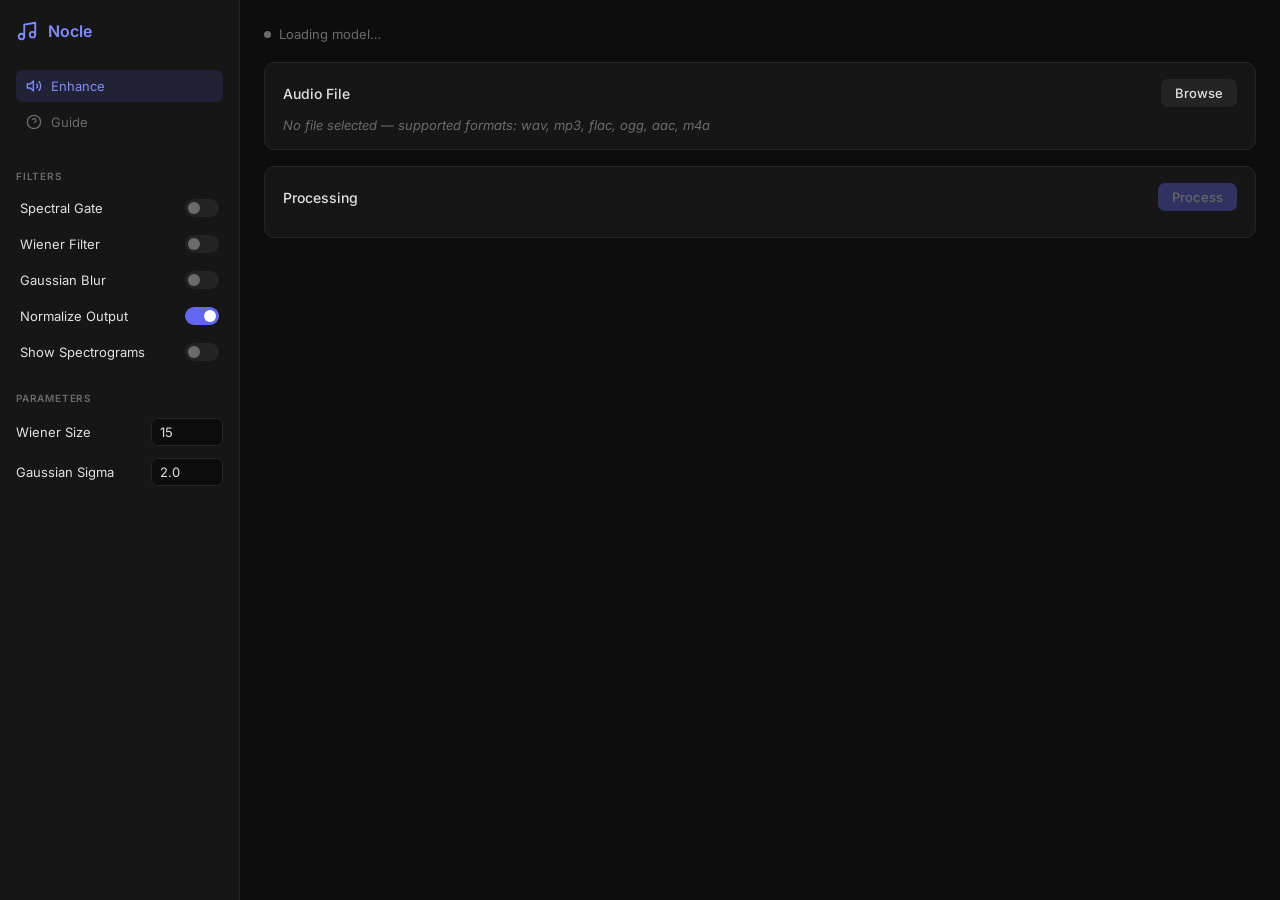
==== ui/index.html @ 5e792165 "feat: add HTML/CSS/JS frontend (ui/) - ui/index.html: single-page app with sidebar nav and two tabs " ====
<!DOCTYPE html>
<html lang="en">
<head>
  <meta charset="UTF-8" />
  <meta name="viewport" content="width=device-width, initial-scale=1.0" />
  <title>Nocle — Audio Enhancer</title>
  <link rel="preconnect" href="https://fonts.googleapis.com" />
  <link rel="preconnect" href="https://fonts.gstatic.com" crossorigin />
  <link href="https://fonts.googleapis.com/css2?family=Inter:wght@400;500;600&display=swap" rel="stylesheet" />
  <link rel="stylesheet" href="style.css" />
</head>
<body>
  <!-- Sidebar -->
  <aside class="sidebar">
    <div class="logo">
      <svg width="22" height="22" viewBox="0 0 24 24" fill="none" stroke="currentColor" stroke-width="2" stroke-linecap="round" stroke-linejoin="round">
        <path d="M9 18V5l12-2v13"/><circle cx="6" cy="18" r="3"/><circle cx="18" cy="16" r="3"/>
      </svg>
      <span>Nocle</span>
    </div>

    <nav class="nav">
      <button class="nav-btn active" data-tab="main">
        <svg width="16" height="16" viewBox="0 0 24 24" fill="none" stroke="currentColor" stroke-width="2"><polygon points="11 5 6 9 2 9 2 15 6 15 11 19 11 5"/><path d="M19.07 4.93a10 10 0 0 1 0 14.14M15.54 8.46a5 5 0 0 1 0 7.07"/></svg>
        Enhance
      </button>
      <button class="nav-btn" data-tab="guide">
        <svg width="16" height="16" viewBox="0 0 24 24" fill="none" stroke="currentColor" stroke-width="2"><circle cx="12" cy="12" r="10"/><path d="M9.09 9a3 3 0 0 1 5.83 1c0 2-3 3-3 3"/><line x1="12" y1="17" x2="12.01" y2="17"/></svg>
        Guide
      </button>
    </nav>

    <!-- Filters (only visible on main tab) -->
    <div class="filters" id="filters">
      <p class="section-label">Filters</p>

      <label class="toggle-row">
        <span>Spectral Gate</span>
        <input type="checkbox" id="f-spectral" />
        <span class="toggle"></span>
      </label>
      <label class="toggle-row">
        <span>Wiener Filter</span>
        <input type="checkbox" id="f-wiener" />
        <span class="toggle"></span>
      </label>
      <label class="toggle-row">
        <span>Gaussian Blur</span>
        <input type="checkbox" id="f-gaussian" />
        <span class="toggle"></span>
      </label>
      <label class="toggle-row">
        <span>Normalize Output</span>
        <input type="checkbox" id="f-normalize" checked />
        <span class="toggle"></span>
      </label>
      <label class="toggle-row">
        <span>Show Spectrograms</span>
        <input type="checkbox" id="f-spectrograms" />
        <span class="toggle"></span>
      </label>

      <p class="section-label" style="margin-top:20px">Parameters</p>

      <div class="param-row">
        <label for="p-wiener">Wiener Size</label>
        <input type="number" id="p-wiener" value="15" min="3" max="31" step="2" />
      </div>
      <div class="param-row">
        <label for="p-sigma">Gaussian Sigma</label>
        <input type="number" id="p-sigma" value="2.0" min="0.1" max="5.0" step="0.1" />
      </div>
    </div>
  </aside>

  <!-- Main content -->
  <main class="main">

    <!-- TAB: Enhance -->
    <section class="tab active" id="tab-main">

      <!-- Status bar -->
      <div class="status-bar" id="status-bar">
        <span class="status-dot" id="status-dot"></span>
        <span id="status-text">Loading model…</span>
      </div>

      <!-- File card -->
      <div class="card">
        <div class="card-header">
          <span>Audio File</span>
          <button class="btn btn-primary" id="btn-browse">Browse</button>
        </div>
        <div class="file-info" id="file-info">
          <span class="placeholder">No file selected — supported formats: wav, mp3, flac, ogg, aac, m4a</span>
        </div>
      </div>

      <!-- Process card -->
      <div class="card">
        <div class="card-header">
          <span>Processing</span>
          <button class="btn btn-accent" id="btn-process" disabled>Process</button>
        </div>
        <div class="progress-wrap" id="progress-wrap" style="display:none">
          <div class="progress-bar">
            <div class="progress-fill" id="progress-fill" style="width:0%"></div>
          </div>
          <span class="progress-label" id="progress-label">0%</span>
        </div>
      </div>

      <!-- Players -->
      <div class="players" id="players" style="display:none">
        <!-- Original -->
        <div class="card player-card">
          <p class="player-title">Original</p>
          <div class="player-controls">
            <button class="icon-btn" id="play-orig" title="Play">
              <svg width="18" height="18" viewBox="0 0 24 24" fill="currentColor"><polygon points="5 3 19 12 5 21 5 3"/></svg>
            </button>
            <button class="icon-btn" id="stop-orig" title="Stop">
              <svg width="18" height="18" viewBox="0 0 24 24" fill="currentColor"><rect x="3" y="3" width="18" height="18" rx="2"/></svg>
            </button>
            <div class="timeline">
              <div class="timeline-fill" id="tl-orig"></div>
            </div>
            <span class="time-display" id="time-orig">0:00 / 0:00</span>
          </div>
        </div>

        <!-- Processed -->
        <div class="card player-card" id="processed-player" style="opacity:.4;pointer-events:none">
          <p class="player-title">Processed</p>
          <div class="player-controls">
            <button class="icon-btn" id="play-proc" title="Play">
              <svg width="18" height="18" viewBox="0 0 24 24" fill="currentColor"><polygon points="5 3 19 12 5 21 5 3"/></svg>
            </button>
            <button class="icon-btn" id="stop-proc" title="Stop">
              <svg width="18" height="18" viewBox="0 0 24 24" fill="currentColor"><rect x="3" y="3" width="18" height="18" rx="2"/></svg>
            </button>
            <div class="timeline">
              <div class="timeline-fill" id="tl-proc"></div>
            </div>
            <span class="time-display" id="time-proc">0:00 / 0:00</span>
            <button class="btn btn-sm" id="btn-save" style="margin-left:8px">Save</button>
          </div>
        </div>
      </div>

      <!-- Spectrograms -->
      <div id="spectrograms" style="display:none">
        <div class="card">
          <p class="player-title">Spectrograms</p>
          <img id="spec-original" class="spectrogram" alt="Original spectrogram" style="display:none" />
          <img id="spec-processed" class="spectrogram" alt="Processed spectrogram" style="display:none" />
        </div>
      </div>

    </section>

    <!-- TAB: Guide -->
    <section class="tab" id="tab-guide">
      <div class="guide">
        <h1>How to use Nocle</h1>
        <p>Nocle uses a deep learning model to remove background noise from audio recordings. Follow the steps below to clean up your files.</p>

        <h2>Steps</h2>
        <ol>
          <li><strong>Browse</strong> — click the Browse button and select a <code>.wav</code>, <code>.mp3</code>, <code>.flac</code>, <code>.ogg</code>, <code>.aac</code> or <code>.m4a</code> file.</li>
          <li><strong>Configure filters</strong> — optionally enable one or more filters in the sidebar.</li>
          <li><strong>Process</strong> — click Process and wait. Progress is shown in real time.</li>
          <li><strong>Compare</strong> — play back both the original and processed versions using the player cards.</li>
          <li><strong>Save</strong> — when satisfied, click Save to export the cleaned audio as a <code>.wav</code> file.</li>
        </ol>

        <h2>Filters</h2>
        <dl>
          <dt>Spectral Gate</dt>
          <dd>Suppresses static background noise (fans, air conditioning) by attenuating frequencies below a dynamic threshold.</dd>

          <dt>Wiener Filter</dt>
          <dd>A mathematical filter that estimates and reduces random noise across the frequency spectrum. Increase <em>Wiener Size</em> for stronger reduction (may cause muddiness).</dd>

          <dt>Gaussian Blur</dt>
          <dd>Smooths sharp transients and click-like artefacts. <em>Gaussian Sigma</em> controls the smoothing radius.</dd>

          <dt>Normalize Output</dt>
          <dd>Scales the processed audio so its peak level is −3 dBFS, preventing the result from being too quiet or too loud.</dd>
        </dl>

        <h2>Tips</h2>
        <ul>
          <li>The AI model alone is often sufficient — try it without any filters first.</li>
          <li>Enable <em>Show Spectrograms</em> to see a frequency-domain view of the before and after.</li>
          <li>Your filter settings are saved automatically and restored on next launch.</li>
        </ul>
      </div>
    </section>

  </main>

  <script src="app.js"></script>
</body>
</html>
---- ui/style.css ----
/* ── Reset & Base ─────────────────────────────────────────────────── */
*, *::before, *::after { box-sizing: border-box; margin: 0; padding: 0; }

:root {
  --bg:        #0d0d0d;
  --surface:   #161616;
  --border:    #242424;
  --accent:    #6366f1;
  --accent-h:  #818cf8;
  --text:      #e2e2e2;
  --muted:     #6b6b6b;
  --danger:    #f43f5e;
  --success:   #22c55e;
  --radius:    10px;
  --sidebar-w: 240px;
}

html, body {
  height: 100%;
  font-family: 'Inter', system-ui, sans-serif;
  font-size: 14px;
  background: var(--bg);
  color: var(--text);
  overflow: hidden;
}

/* ── Layout ───────────────────────────────────────────────────────── */
body { display: flex; height: 100vh; }

.sidebar {
  width: var(--sidebar-w);
  min-width: var(--sidebar-w);
  background: var(--surface);
  border-right: 1px solid var(--border);
  display: flex;
  flex-direction: column;
  padding: 20px 16px;
  gap: 8px;
  overflow-y: auto;
}

.main {
  flex: 1;
  display: flex;
  flex-direction: column;
  overflow-y: auto;
  padding: 24px;
  gap: 16px;
}

/* ── Logo ─────────────────────────────────────────────────────────── */
.logo {
  display: flex;
  align-items: center;
  gap: 10px;
  color: var(--accent-h);
  font-weight: 600;
  font-size: 16px;
  margin-bottom: 20px;
}

/* ── Nav ──────────────────────────────────────────────────────────── */
.nav { display: flex; flex-direction: column; gap: 4px; }

.nav-btn {
  display: flex;
  align-items: center;
  gap: 9px;
  width: 100%;
  padding: 8px 10px;
  border: none;
  border-radius: 7px;
  background: transparent;
  color: var(--muted);
  font-size: 13px;
  font-family: inherit;
  cursor: pointer;
  transition: background 120ms, color 120ms;
  text-align: left;
}
.nav-btn:hover { background: var(--border); color: var(--text); }
.nav-btn.active { background: rgba(99,102,241,.15); color: var(--accent-h); }

/* ── Filters section ──────────────────────────────────────────────── */
.filters { margin-top: 24px; display: flex; flex-direction: column; gap: 4px; }

.section-label {
  font-size: 10px;
  font-weight: 600;
  letter-spacing: .08em;
  text-transform: uppercase;
  color: var(--muted);
  margin-bottom: 6px;
}

/* Toggle switch */
.toggle-row {
  display: flex;
  align-items: center;
  justify-content: space-between;
  padding: 7px 4px;
  cursor: pointer;
  border-radius: 6px;
  transition: background 100ms;
  user-select: none;
}
.toggle-row:hover { background: var(--border); }
.toggle-row span:first-child { font-size: 13px; color: var(--text); }

.toggle-row input[type=checkbox] { display: none; }

.toggle {
  position: relative;
  width: 34px;
  height: 18px;
  background: var(--border);
  border-radius: 999px;
  flex-shrink: 0;
  transition: background 150ms;
}
.toggle::after {
  content: '';
  position: absolute;
  top: 3px; left: 3px;
  width: 12px; height: 12px;
  border-radius: 50%;
  background: var(--muted);
  transition: transform 150ms, background 150ms;
}
.toggle-row input:checked + .toggle { background: var(--accent); }
.toggle-row input:checked + .toggle::after { transform: translateX(16px); background: #fff; }

/* Parameter inputs */
.param-row {
  display: flex;
  align-items: center;
  justify-content: space-between;
  padding: 4px 0;
}
.param-row label { font-size: 13px; color: var(--text); }
.param-row input[type=number] {
  width: 72px;
  background: var(--bg);
  border: 1px solid var(--border);
  border-radius: 6px;
  color: var(--text);
  font-family: inherit;
  font-size: 13px;
  padding: 5px 8px;
  outline: none;
  transition: border-color 120ms;
}
.param-row input:focus { border-color: var(--accent); }

/* ── Cards ────────────────────────────────────────────────────────── */
.card {
  background: var(--surface);
  border: 1px solid var(--border);
  border-radius: var(--radius);
  padding: 16px 18px;
}

.card-header {
  display: flex;
  align-items: center;
  justify-content: space-between;
  font-weight: 500;
  margin-bottom: 10px;
}

/* ── Status bar ───────────────────────────────────────────────────── */
.status-bar {
  display: flex;
  align-items: center;
  gap: 8px;
  font-size: 13px;
  color: var(--muted);
  padding: 2px 0 4px;
}
.status-dot {
  width: 7px; height: 7px;
  border-radius: 50%;
  background: var(--muted);
  flex-shrink: 0;
  transition: background 200ms;
}
.status-dot.ready   { background: var(--success); }
.status-dot.working { background: var(--accent);  animation: pulse 1.2s infinite; }
.status-dot.error   { background: var(--danger);  }

@keyframes pulse {
  0%,100% { opacity: 1; } 50% { opacity: .3; }
}

/* ── File info ────────────────────────────────────────────────────── */
.file-info { font-size: 13px; color: var(--muted); }
.file-info .placeholder { font-style: italic; }
.file-name { color: var(--text); font-weight: 500; }
.file-meta { color: var(--muted); margin-top: 3px; font-size: 12px; }

/* ── Buttons ──────────────────────────────────────────────────────── */
.btn {
  padding: 6px 14px;
  border: none;
  border-radius: 7px;
  font-family: inherit;
  font-size: 13px;
  font-weight: 500;
  cursor: pointer;
  transition: opacity 120ms, background 120ms;
}
.btn:disabled { opacity: .35; cursor: not-allowed; }

.btn-primary { background: var(--border); color: var(--text); }
.btn-primary:hover:not(:disabled) { background: #2e2e2e; }

.btn-accent  { background: var(--accent); color: #fff; }
.btn-accent:hover:not(:disabled) { background: var(--accent-h); }

.btn-sm { padding: 4px 10px; font-size: 12px; background: var(--border); color: var(--text); }
.btn-sm:hover { background: #2e2e2e; }

/* ── Progress ─────────────────────────────────────────────────────── */
.progress-wrap { display: flex; align-items: center; gap: 10px; margin-top: 4px; }
.progress-bar  { flex: 1; height: 5px; background: var(--border); border-radius: 999px; overflow: hidden; }
.progress-fill { height: 100%; background: var(--accent); border-radius: 999px; transition: width 200ms ease; }
.progress-label { font-size: 12px; color: var(--muted); width: 36px; text-align: right; }

/* ── Players ──────────────────────────────────────────────────────── */
.players { display: flex; gap: 16px; }
.player-card { flex: 1; }
.player-title { font-weight: 500; font-size: 13px; margin-bottom: 12px; }

.player-controls {
  display: flex;
  align-items: center;
  gap: 6px;
}

.icon-btn {
  width: 32px; height: 32px;
  border: none;
  border-radius: 50%;
  background: var(--border);
  color: var(--text);
  display: flex; align-items: center; justify-content: center;
  cursor: pointer;
  flex-shrink: 0;
  transition: background 120ms;
}
.icon-btn:hover { background: var(--accent); }

.timeline {
  flex: 1;
  height: 4px;
  background: var(--border);
  border-radius: 999px;
  overflow: hidden;
}
.timeline-fill {
  height: 100%;
  width: 0%;
  background: var(--accent);
  border-radius: 999px;
  transition: width 100ms linear;
}

.time-display { font-size: 12px; color: var(--muted); white-space: nowrap; }

/* ── Spectrograms ─────────────────────────────────────────────────── */
.spectrogram {
  width: 100%;
  border-radius: 6px;
  margin-top: 10px;
  display: block;
}

/* ── Tabs ─────────────────────────────────────────────────────────── */
.tab { display: none; flex-direction: column; gap: 16px; }
.tab.active { display: flex; }

/* ── Guide ────────────────────────────────────────────────────────── */
.guide {
  max-width: 680px;
  padding: 4px 0 40px;
  line-height: 1.7;
}
.guide h1 { font-size: 22px; font-weight: 600; margin-bottom: 12px; }
.guide h2 { font-size: 15px; font-weight: 600; margin-top: 28px; margin-bottom: 10px; color: var(--accent-h); }
.guide p, .guide li, .guide dd { color: #aaa; font-size: 14px; }
.guide ol, .guide ul { padding-left: 20px; display: flex; flex-direction: column; gap: 6px; }
.guide dl { display: grid; grid-template-columns: 160px 1fr; gap: 10px 16px; align-items: start; }
.guide dt { font-weight: 500; color: var(--text); font-size: 13px; padding-top: 2px; }
.guide dd { margin: 0; }
.guide code { background: var(--border); padding: 1px 5px; border-radius: 4px; font-size: 12px; color: var(--accent-h); }
.guide strong { color: var(--text); }
.guide em { color: var(--text); font-style: normal; font-weight: 500; }
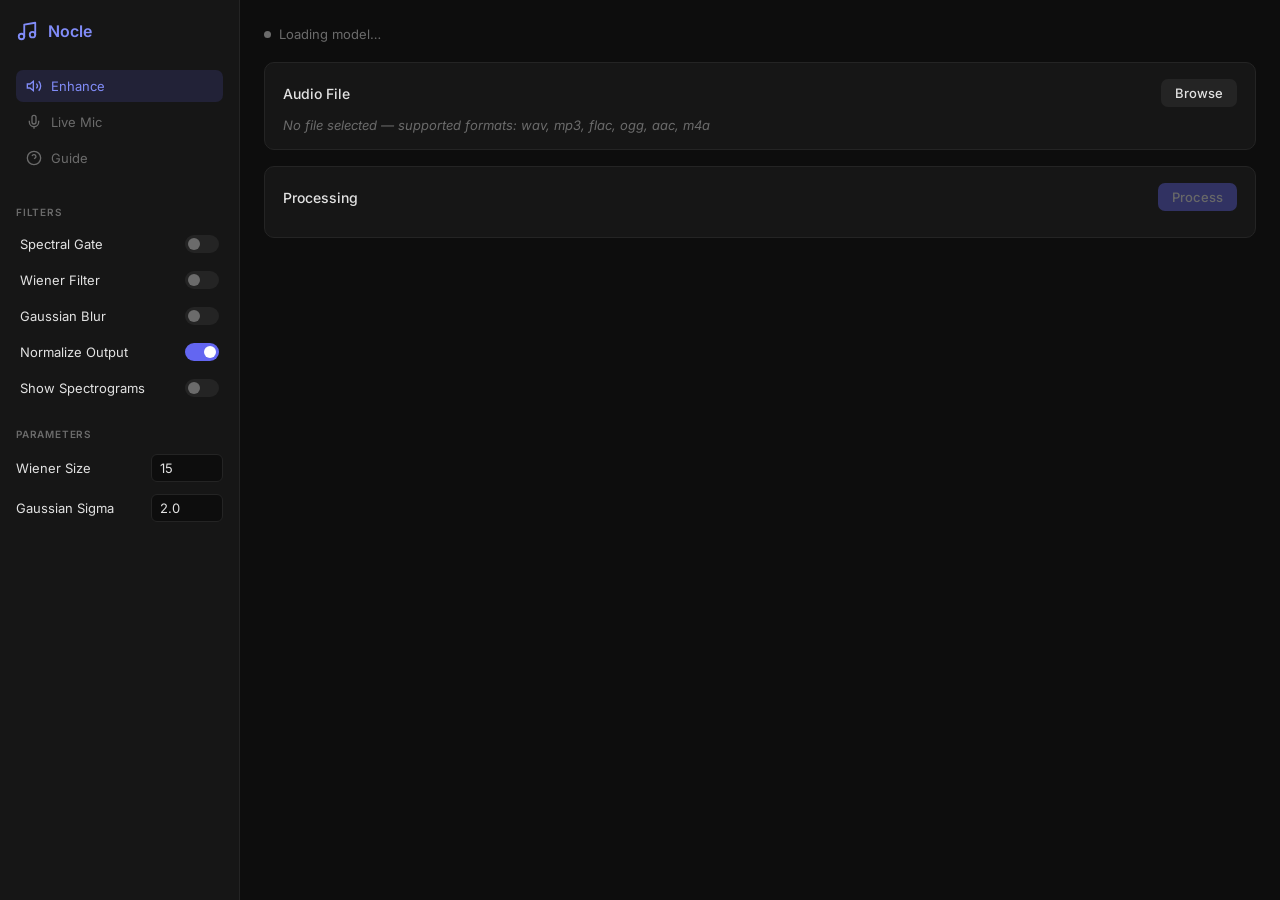
==== commit 4e3b63d0: "feat: add Live Mic (Real-time stream) tab and integration with Setup Wizard" ====
--- a/ui/index.html
+++ b/ui/index.html
@@ -24,6 +24,10 @@
         <svg width="16" height="16" viewBox="0 0 24 24" fill="none" stroke="currentColor" stroke-width="2"><polygon points="11 5 6 9 2 9 2 15 6 15 11 19 11 5"/><path d="M19.07 4.93a10 10 0 0 1 0 14.14M15.54 8.46a5 5 0 0 1 0 7.07"/></svg>
         Enhance
       </button>
+      <button class="nav-btn" data-tab="realtime">
+        <svg width="16" height="16" viewBox="0 0 24 24" fill="none" stroke="currentColor" stroke-width="2"><path d="M12 2a3 3 0 0 0-3 3v7a3 3 0 0 0 6 0V5a3 3 0 0 0-3-3z"/><path d="M19 10v2a7 7 0 0 1-14 0v-2"/><line x1="12" y1="19" x2="12" y2="22"/></svg>
+        Live Mic
+      </button>
       <button class="nav-btn" data-tab="guide">
         <svg width="16" height="16" viewBox="0 0 24 24" fill="none" stroke="currentColor" stroke-width="2"><circle cx="12" cy="12" r="10"/><path d="M9.09 9a3 3 0 0 1 5.83 1c0 2-3 3-3 3"/><line x1="12" y1="17" x2="12.01" y2="17"/></svg>
         Guide
@@ -159,6 +163,42 @@
 
     </section>
 
+    <!-- TAB: Realtime -->
+    <section class="tab" id="tab-realtime">
+      <div class="card">
+        <div class="card-header">
+          <span>Real-time Noise Suppression</span>
+          <button class="btn btn-accent" id="btn-toggle-rt">Start Live Mic</button>
+        </div>
+
+        <div class="rt-controls">
+          <div class="param-row" style="margin-bottom:12px">
+            <label for="rt-input-device">Input Microphone</label>
+            <select id="rt-input-device" class="select-input"></select>
+          </div>
+
+          <div class="param-row" style="margin-bottom:12px">
+            <label for="rt-output-device">Output Device (VB-Cable)</label>
+            <select id="rt-output-device" class="select-input"></select>
+          </div>
+
+          <div class="param-row">
+            <label for="rt-latency-mode">Buffer Size / Latency</label>
+            <select id="rt-latency-mode" class="select-input">
+              <option value="2048">Low Latency (~128ms)</option>
+              <option value="4096" selected>Balanced (~256ms)</option>
+              <option value="8192">High Quality (~512ms)</option>
+            </select>
+          </div>
+        </div>
+
+        <div class="rt-status" style="margin-top:16px;display:flex;align-items:center;gap:10px">
+          <span class="status-dot" id="rt-status-dot"></span>
+          <span id="rt-status-text" style="font-size:12px;color:var(--muted)">Live mic stopped</span>
+        </div>
+      </div>
+    </section>
+
     <!-- TAB: Guide -->
     <section class="tab" id="tab-guide">
       <div class="guide">
--- a/ui/style.css
+++ b/ui/style.css
@@ -138,8 +138,7 @@
   padding: 4px 0;
 }
 .param-row label { font-size: 13px; color: var(--text); }
-.param-row input[type=number] {
-  width: 72px;
+.param-row input[type=number], .select-input {
   background: var(--bg);
   border: 1px solid var(--border);
   border-radius: 6px;
@@ -150,7 +149,9 @@
   outline: none;
   transition: border-color 120ms;
 }
-.param-row input:focus { border-color: var(--accent); }
+.param-row input[type=number] { width: 72px; }
+.select-input { min-width: 220px; max-width: 320px; }
+.param-row input:focus, .select-input:focus { border-color: var(--accent); }
 
 /* ── Cards ────────────────────────────────────────────────────────── */
 .card {
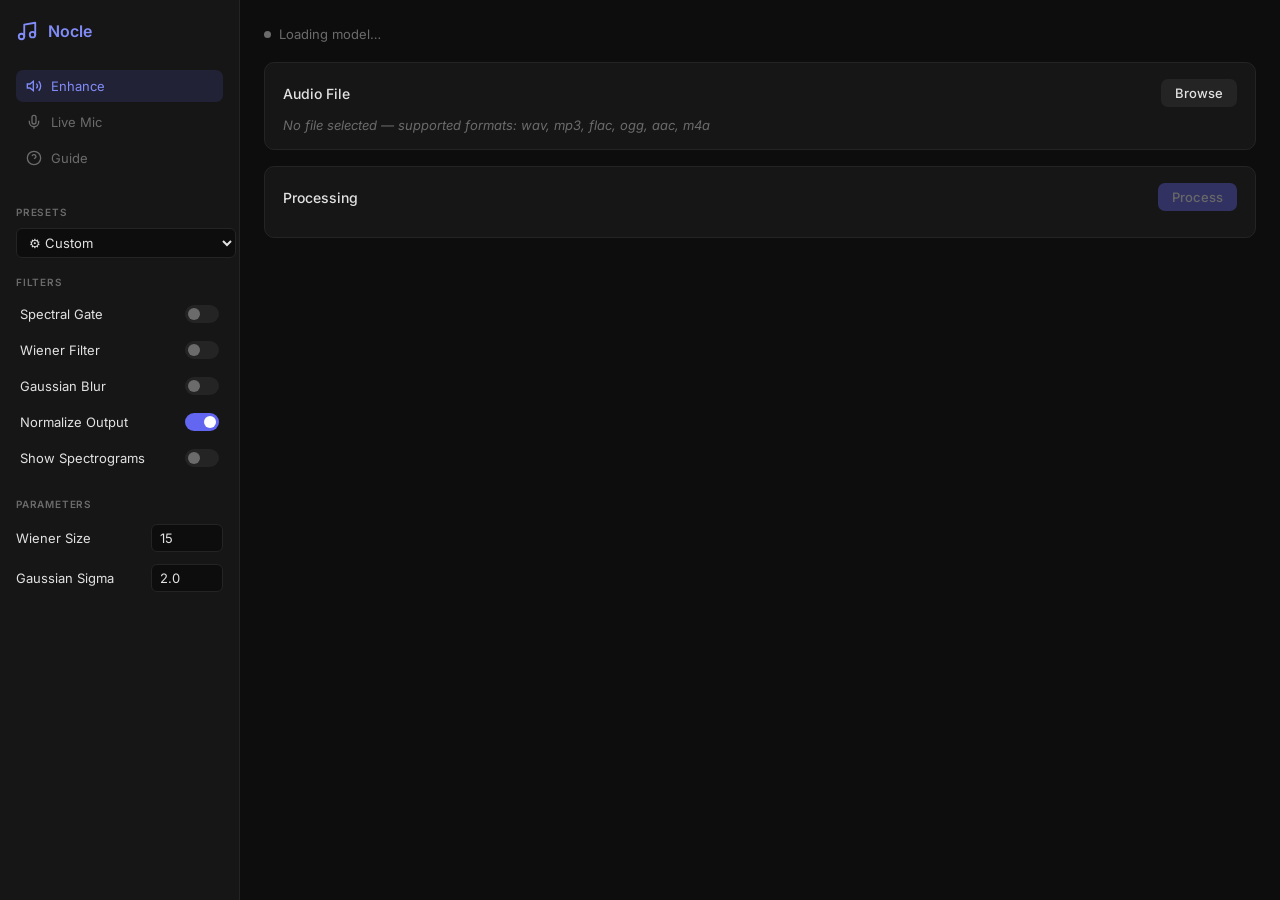
==== commit a0f97ede: "feat: add filter presets, live VU volume meter, interactive playback seeking, and drag-and-drop file" ====
--- a/ui/index.html
+++ b/ui/index.html
@@ -7,6 +7,7 @@
   <link rel="preconnect" href="https://fonts.googleapis.com" />
   <link rel="preconnect" href="https://fonts.gstatic.com" crossorigin />
   <link href="https://fonts.googleapis.com/css2?family=Inter:wght@400;500;600&display=swap" rel="stylesheet" />
+  <link rel="icon" type="image/png" href="icon.png" />
   <link rel="stylesheet" href="style.css" />
 </head>
 <body>
@@ -36,6 +37,15 @@
 
     <!-- Filters (only visible on main tab) -->
     <div class="filters" id="filters">
+      <p class="section-label">Presets</p>
+      <select id="f-preset" class="select-input" style="width:100%;margin-bottom:14px">
+        <option value="custom">⚙️ Custom</option>
+        <option value="voice">🎙️ Voice / Podcast</option>
+        <option value="wind">HVAC & Fan Noise</option>
+        <option value="ai_only">✨ AI Clean Only</option>
+        <option value="aggressive">🧼 Aggressive Denoise</option>
+      </select>
+
       <p class="section-label">Filters</p>
 
       <label class="toggle-row">
@@ -190,6 +200,22 @@
               <option value="8192">High Quality (~512ms)</option>
             </select>
           </div>
+
+          <div style="margin-top:14px;border-top:1px solid var(--border);padding-top:12px">
+            <label class="toggle-row">
+              <span>Auto-set CABLE Output as Windows Default Mic when active</span>
+              <input type="checkbox" id="rt-auto-default" checked />
+              <span class="toggle"></span>
+            </label>
+          </div>
+
+          <div style="margin-top:14px;border-top:1px solid var(--border);padding-top:12px">
+            <div style="display:flex;justify-content:space-between;font-size:11px;color:var(--muted);margin-bottom:4px">
+              <span>Live Mic Level</span>
+              <span id="rt-vu-text">0%</span>
+            </div>
+            <div class="vu-bar"><div class="vu-fill" id="rt-vu-fill" style="width:0%"></div></div>
+          </div>
         </div>
 
         <div class="rt-status" style="margin-top:16px;display:flex;align-items:center;gap:10px">
--- a/ui/style.css
+++ b/ui/style.css
@@ -253,10 +253,16 @@
 
 .timeline {
   flex: 1;
-  height: 4px;
+  height: 8px;
   background: var(--border);
   border-radius: 999px;
   overflow: hidden;
+  cursor: pointer;
+  position: relative;
+  transition: height 100ms;
+}
+.timeline:hover {
+  height: 10px;
 }
 .timeline-fill {
   height: 100%;
@@ -267,6 +273,28 @@
 }
 
 .time-display { font-size: 12px; color: var(--muted); white-space: nowrap; }
+
+/* ── VU Meter ────────────────────────────────────────────────────── */
+.vu-bar {
+  width: 100%;
+  height: 8px;
+  background: var(--border);
+  border-radius: 999px;
+  overflow: hidden;
+}
+.vu-fill {
+  height: 100%;
+  width: 0%;
+  background: linear-gradient(90deg, var(--accent) 0%, var(--success) 70%, var(--danger) 100%);
+  border-radius: 999px;
+  transition: width 80ms ease-out;
+}
+
+/* ── Drag and Drop highlight ─────────────────────────────────────── */
+.card.drag-over {
+  border-color: var(--accent-h);
+  background: rgba(99, 102, 241, 0.08);
+}
 
 /* ── Spectrograms ─────────────────────────────────────────────────── */
 .spectrogram {
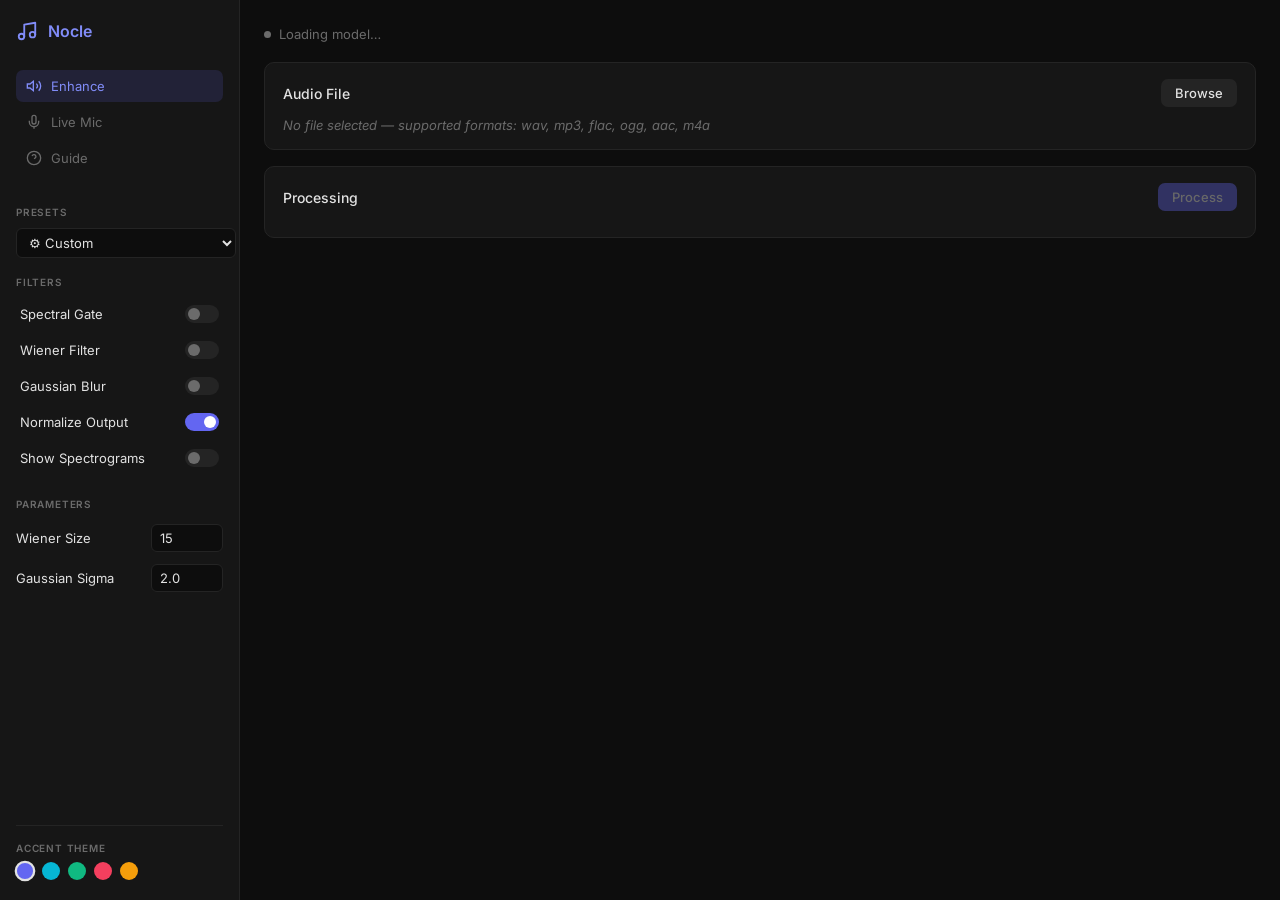
==== commit bf8aa66b: "feat: add dynamic accent theme color palette picker and player volume gain slider" ====
--- a/ui/index.html
+++ b/ui/index.html
@@ -85,6 +85,18 @@
         <input type="number" id="p-sigma" value="2.0" min="0.1" max="5.0" step="0.1" />
       </div>
     </div>
+
+    <!-- Theme Palette Switcher -->
+    <div style="margin-top:auto;padding-top:16px;border-top:1px solid var(--border)">
+      <p class="section-label" style="margin-bottom:8px">Accent Theme</p>
+      <div class="color-picker">
+        <button class="color-dot active" data-color="#6366f1" style="background:#6366f1" title="Indigo"></button>
+        <button class="color-dot" data-color="#06b6d4" style="background:#06b6d4" title="Cyan"></button>
+        <button class="color-dot" data-color="#10b981" style="background:#10b981" title="Emerald"></button>
+        <button class="color-dot" data-color="#f43f5e" style="background:#f43f5e" title="Rose"></button>
+        <button class="color-dot" data-color="#f59e0b" style="background:#f59e0b" title="Amber"></button>
+      </div>
+    </div>
   </aside>
 
   <!-- Main content -->
@@ -128,7 +140,10 @@
       <div class="players" id="players" style="display:none">
         <!-- Original -->
         <div class="card player-card">
-          <p class="player-title">Original</p>
+          <div class="card-header" style="margin-bottom:8px">
+            <span class="player-title" style="margin:0">Original</span>
+            <button class="btn btn-sm" id="btn-ab-swap" title="Seamlessly swap between Original and Processed playback (Shortcut: A)">🔄 A/B Swap</button>
+          </div>
           <div class="player-controls">
             <button class="icon-btn" id="play-orig" title="Play">
               <svg width="18" height="18" viewBox="0 0 24 24" fill="currentColor"><polygon points="5 3 19 12 5 21 5 3"/></svg>
@@ -145,7 +160,10 @@
 
         <!-- Processed -->
         <div class="card player-card" id="processed-player" style="opacity:.4;pointer-events:none">
-          <p class="player-title">Processed</p>
+          <div class="card-header" style="margin-bottom:8px">
+            <span class="player-title" style="margin:0">Processed</span>
+            <button class="btn btn-sm" id="btn-save">Save WAV</button>
+          </div>
           <div class="player-controls">
             <button class="icon-btn" id="play-proc" title="Play">
               <svg width="18" height="18" viewBox="0 0 24 24" fill="currentColor"><polygon points="5 3 19 12 5 21 5 3"/></svg>
@@ -157,7 +175,12 @@
               <div class="timeline-fill" id="tl-proc"></div>
             </div>
             <span class="time-display" id="time-proc">0:00 / 0:00</span>
-            <button class="btn btn-sm" id="btn-save" style="margin-left:8px">Save</button>
+          </div>
+
+          <div style="display:flex;align-items:center;justify-content:flex-end;gap:8px;margin-top:10px;font-size:11px;color:var(--muted)">
+            <label for="p-gain">Gain Boost:</label>
+            <input type="range" id="p-gain" min="0.2" max="2.5" step="0.1" value="1.0" style="width:90px;accent-color:var(--accent)" />
+            <span id="p-gain-val">1.0x</span>
           </div>
         </div>
       </div>
@@ -255,6 +278,24 @@
           <dd>Scales the processed audio so its peak level is −3 dBFS, preventing the result from being too quiet or too loud.</dd>
         </dl>
 
+        <h2>Keyboard Shortcuts</h2>
+        <dl>
+          <dt><kbd>Space</kbd></dt>
+          <dd>Play / Pause current audio playback</dd>
+
+          <dt><kbd>A</kbd></dt>
+          <dd>Seamlessly swap between Original and Processed audio (A/B comparison)</dd>
+
+          <dt><kbd>M</kbd></dt>
+          <dd>Start / Stop Live Microphone stream</dd>
+
+          <dt><kbd>Ctrl + O</kbd></dt>
+          <dd>Open file browser</dd>
+
+          <dt><kbd>Ctrl + S</kbd></dt>
+          <dd>Save processed WAV audio file</dd>
+        </dl>
+
         <h2>Tips</h2>
         <ul>
           <li>The AI model alone is often sufficient — try it without any filters first.</li>
--- a/ui/style.css
+++ b/ui/style.css
@@ -321,6 +321,41 @@
 .guide dl { display: grid; grid-template-columns: 160px 1fr; gap: 10px 16px; align-items: start; }
 .guide dt { font-weight: 500; color: var(--text); font-size: 13px; padding-top: 2px; }
 .guide dd { margin: 0; }
-.guide code { background: var(--border); padding: 1px 5px; border-radius: 4px; font-size: 12px; color: var(--accent-h); }
+.guide code, .guide kbd {
+  background: var(--border);
+  padding: 2px 6px;
+  border-radius: 5px;
+  font-size: 12px;
+  color: var(--accent-h);
+  font-family: inherit;
+  border: 1px solid rgba(255,255,255,0.08);
+}
+.guide kbd {
+  box-shadow: 0 2px 0 rgba(0,0,0,0.5);
+  font-weight: 600;
+}
 .guide strong { color: var(--text); }
 .guide em { color: var(--text); font-style: normal; font-weight: 500; }
+
+/* ── Color Palette Switcher ───────────────────────────────────────── */
+.color-picker {
+  display: flex;
+  gap: 8px;
+  align-items: center;
+}
+.color-dot {
+  width: 18px;
+  height: 18px;
+  border-radius: 50%;
+  border: 2px solid transparent;
+  cursor: pointer;
+  padding: 0;
+  transition: transform 120ms, border-color 120ms;
+}
+.color-dot:hover {
+  transform: scale(1.2);
+}
+.color-dot.active {
+  border-color: var(--text);
+  transform: scale(1.15);
+}
